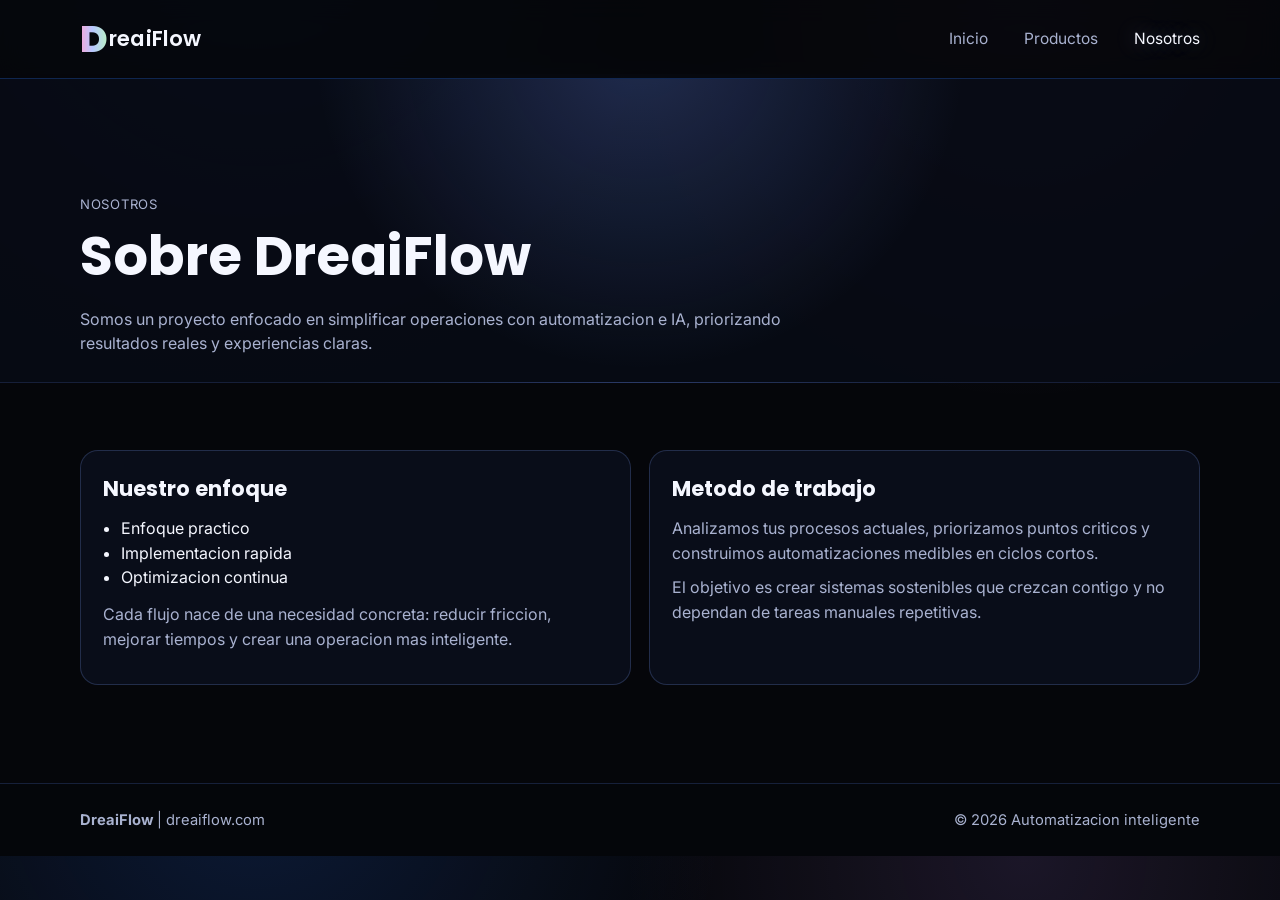
==== nosotros.html @ cca8d74b "Primer commit sitio Dreaiflow" ====
<!doctype html>
<html lang="es">
<head>
  <meta charset="utf-8">
  <meta name="viewport" content="width=device-width, initial-scale=1">
  <title>DreaiFlow | Nosotros</title>
  <meta name="description" content="Conoce la vision y enfoque de DreaiFlow para automatizacion con IA.">
  <link rel="preconnect" href="https://fonts.googleapis.com">
  <link rel="preconnect" href="https://fonts.gstatic.com" crossorigin>
  <link href="https://fonts.googleapis.com/css2?family=Inter:wght@400;500;600;700&family=Poppins:wght@500;600;700;800&display=swap" rel="stylesheet">
  <link rel="stylesheet" href="css/styles.css">
  <script src="js/main.js" defer></script>
</head>
<body>
  <header class="site-header">
    <div class="container nav-wrap">
      <a class="logo" href="index.html" aria-label="DreaiFlow inicio">
        <span class="logo-mark">D</span><span class="logo-text">reaiFlow</span>
      </a>
      <button class="menu-toggle" aria-label="Abrir menú" aria-expanded="false" aria-controls="site-nav">
        <span></span><span></span><span></span>
      </button>
      <nav id="site-nav" class="site-nav">
        <a href="index.html">Inicio</a>
        <a href="productos.html">Productos</a>
        <a class="active" href="nosotros.html">Nosotros</a>
      </nav>
    </div>
  </header>

  <main class="page-main">
    <section class="page-hero">
      <div class="container">
        <p class="section-tag">Nosotros</p>
        <h1>Sobre DreaiFlow</h1>
        <p>Somos un proyecto enfocado en simplificar operaciones con automatizacion e IA, priorizando resultados reales y experiencias claras.</p>
      </div>
    </section>

    <section class="section">
      <div class="container about-layout">
        <article class="about-card">
          <h2>Nuestro enfoque</h2>
          <ul>
            <li>Enfoque practico</li>
            <li>Implementacion rapida</li>
            <li>Optimizacion continua</li>
          </ul>
          <p>
            Cada flujo nace de una necesidad concreta: reducir friccion, mejorar tiempos y crear una operacion mas inteligente.
          </p>
        </article>
        <article class="about-card">
          <h2>Metodo de trabajo</h2>
          <p>
            Analizamos tus procesos actuales, priorizamos puntos criticos y construimos automatizaciones medibles en ciclos cortos.
          </p>
          <p>
            El objetivo es crear sistemas sostenibles que crezcan contigo y no dependan de tareas manuales repetitivas.
          </p>
        </article>
      </div>
    </section>

  </main>

  <footer class="site-footer">
    <div class="container footer-wrap">
      <p><strong>DreaiFlow</strong> | dreaiflow.com</p>
      <p>&copy; <span id="year"></span> Automatizacion inteligente</p>
    </div>
  </footer>
</body>
</html>
---- css/styles.css ----
:root {
  --bg-main: #05060a;
  --bg-card: #0d1020;
  --accent-blue: #2e78ff;
  --text-main: #f5f7ff;
  --text-muted: #a9b2d0;
  --line-soft: rgba(46, 120, 255, 0.28);
  --grad-brand: linear-gradient(90deg, #f6a6d9 0%, #b7c8ff 45%, #b9f2c4 100%);
  --shadow-soft: 0 15px 45px rgba(11, 28, 72, 0.35);
}

*,
*::before,
*::after {
  box-sizing: border-box;
}

html,
body {
  margin: 0;
  padding: 0;
}

body {
  color: var(--text-main);
  background:
    radial-gradient(circle at 20% -10%, rgba(46, 120, 255, 0.18), transparent 34%),
    radial-gradient(circle at 80% 0%, rgba(190, 141, 255, 0.12), transparent 30%),
    var(--bg-main);
  font-family: "Inter", sans-serif;
  line-height: 1.55;
}

img,
iframe {
  display: block;
  max-width: 100%;
  border: 0;
}

a {
  color: inherit;
  text-decoration: none;
}

.container {
  width: min(1120px, 92%);
  margin: 0 auto;
}

.site-header {
  position: fixed;
  inset: 0 0 auto;
  z-index: 80;
  border-bottom: 1px solid var(--line-soft);
  background: rgba(5, 6, 10, 0.86);
  backdrop-filter: blur(12px);
}

.nav-wrap {
  display: flex;
  align-items: center;
  justify-content: space-between;
  min-height: 78px;
  gap: 24px;
}

.logo {
  display: inline-flex;
  align-items: center;
  gap: 1px;
  flex-shrink: 0;
  font-family: "Poppins", sans-serif;
}

.logo-mark {
  margin-right: 0;
  font-size: 2.35rem;
  font-weight: 800;
  line-height: 0.96;
  background: var(--grad-brand);
  color: transparent;
  -webkit-background-clip: text;
  background-clip: text;
}

.logo-text {
  font-size: 1.34rem;
  font-weight: 600;
  line-height: 1;
  letter-spacing: 0.2px;
}

.site-nav {
  display: flex;
  align-items: center;
  gap: clamp(12px, 2.8vw, 36px);
}

.site-nav a {
  font-size: 0.97rem;
  color: var(--text-muted);
  transition: color 0.2s ease, text-shadow 0.2s ease;
}

.site-nav a:hover,
.site-nav a.active {
  color: var(--text-main);
  text-shadow: 0 0 20px rgba(180, 205, 255, 0.36);
}

.menu-toggle {
  display: none;
  border: 1px solid var(--line-soft);
  border-radius: 10px;
  background: #0a0c15;
  padding: 9px 10px;
  cursor: pointer;
}

.menu-toggle span {
  display: block;
  width: 21px;
  height: 2px;
  margin: 4px 0;
  background: var(--text-main);
}

main {
  padding-top: 74px;
}

.hero {
  position: relative;
  min-height: min(86vh, 860px);
  padding: clamp(96px, 11vw, 142px) 0 62px;
  overflow: hidden;
}

.hero-glow {
  position: absolute;
  top: 12%;
  left: 50%;
  width: min(750px, 94vw);
  height: min(370px, 50vw);
  transform: translateX(-50%);
  border-radius: 999px;
  background:
    radial-gradient(circle at center, rgba(76, 131, 255, 0.42) 0%, rgba(161, 186, 255, 0.14) 34%, rgba(255, 255, 255, 0) 74%);
  filter: blur(30px);
  pointer-events: none;
  animation: pulseGlow 5.4s ease-in-out infinite alternate;
}

.hero-inner {
  position: relative;
  text-align: center;
}

.hero-badge {
  display: inline-flex;
  align-items: center;
  border: 1px solid rgba(152, 182, 255, 0.45);
  border-radius: 999px;
  padding: 8px 16px;
  margin: 0;
  background: rgba(18, 24, 44, 0.78);
  font-size: 0.84rem;
  color: #d4defe;
}

.hero-title {
  margin: 22px auto 10px;
  font-family: "Poppins", sans-serif;
  font-size: clamp(3.2rem, 9.1vw, 6.5rem);
  line-height: 0.95;
  letter-spacing: -1.6px;
  background: var(--grad-brand);
  color: transparent;
  -webkit-background-clip: text;
  background-clip: text;
  position: relative;
  display: block;
  width: fit-content;
  max-width: 100%;
  isolation: isolate;
}

.hero-title::after {
  content: "";
  position: absolute;
  top: 54%;
  left: 50%;
  width: 118%;
  height: 58%;
  transform: translate(-50%, -50%) scale(1);
  border-radius: 999px;
  background: radial-gradient(circle, rgba(142, 176, 255, 0.36) 0%, rgba(142, 176, 255, 0.12) 42%, rgba(142, 176, 255, 0) 75%);
  filter: blur(16px);
  z-index: -1;
  pointer-events: none;
  animation: titlePulse 4.8s ease-in-out infinite;
}

.brand-gradient {
  background: var(--grad-brand);
  color: transparent;
  -webkit-background-clip: text;
  background-clip: text;
}

.hero-copy {
  margin: 0 auto;
  max-width: 670px;
  color: var(--text-muted);
  font-size: clamp(1rem, 1.8vw, 1.16rem);
}

.hero-actions {
  display: inline-flex;
  flex-wrap: wrap;
  justify-content: center;
  gap: 12px;
  margin-top: 28px;
}

.floating-row {
  width: min(760px, 100%);
  margin: 30px auto 0;
  display: grid;
  grid-template-columns: repeat(3, minmax(0, 1fr));
  gap: 14px;
}

.btn {
  display: inline-flex;
  align-items: center;
  justify-content: center;
  border-radius: 12px;
  border: 1px solid transparent;
  padding: 12px 20px;
  font-size: 0.94rem;
  font-weight: 600;
  transition: transform 0.18s ease, box-shadow 0.18s ease, border-color 0.18s ease;
}

.btn:hover {
  transform: translateY(-1px);
}

.btn-primary {
  color: #03112a;
  background: linear-gradient(90deg, #9cb8ff 0%, #c3dbff 100%);
  box-shadow: 0 8px 24px rgba(132, 170, 255, 0.33);
}

.btn-ghost {
  border-color: var(--line-soft);
  color: var(--text-main);
  background: rgba(13, 16, 32, 0.72);
}

.floating {
  position: relative;
  padding: 10px 14px;
  min-height: 92px;
  border: 1px solid rgba(159, 190, 255, 0.38);
  border-radius: 14px;
  background: rgba(12, 16, 33, 0.92);
  box-shadow: var(--shadow-soft);
  text-align: left;
  backdrop-filter: blur(8px);
  display: flex;
  flex-direction: column;
  justify-content: center;
}

.floating strong {
  display: block;
  font-size: 1.24rem;
  font-family: "Poppins", sans-serif;
}

.floating span {
  font-size: 0.83rem;
  color: var(--text-muted);
}

.section {
  padding: clamp(30px, 5.2vw, 72px) 0;
}

.section-tag {
  margin: 0 0 8px;
  color: #b7c8ff;
  font-size: 0.82rem;
  text-transform: uppercase;
  letter-spacing: 0.7px;
}

.section-title {
  margin: 0;
  max-width: 780px;
  font-size: clamp(1.6rem, 4.3vw, 2.7rem);
  font-family: "Poppins", sans-serif;
  line-height: 1.13;
}

.feature-grid {
  display: grid;
  grid-template-columns: repeat(4, minmax(0, 1fr));
  gap: 16px;
  margin-top: 24px;
}

.feature-card {
  padding: 18px;
  border: 1px solid rgba(99, 130, 218, 0.24);
  border-radius: 16px;
  background: rgba(13, 16, 32, 0.7);
}

.feature-card h3 {
  margin: 0 0 8px;
  font-family: "Poppins", sans-serif;
  font-size: 1rem;
}

.feature-card p {
  margin: 0;
  font-size: 0.93rem;
  color: var(--text-muted);
}

.feature-card-highlight {
  background: linear-gradient(160deg, #18254f 0%, #0f1633 65%);
  border-color: rgba(145, 180, 255, 0.45);
}

.resources {
  display: grid;
  grid-template-columns: 1.4fr 1fr;
  align-items: end;
  gap: 16px;
}

.resource-links {
  display: flex;
  flex-wrap: wrap;
  justify-content: flex-end;
  gap: 10px;
}

.resource-links a {
  border: 1px solid rgba(125, 160, 246, 0.38);
  border-radius: 999px;
  padding: 10px 14px;
  color: #dce6ff;
  background: rgba(19, 28, 51, 0.7);
}

.resource-links a:hover {
  border-color: rgba(165, 193, 255, 0.62);
}

.page-main {
  padding-top: 74px;
}

.page-hero {
  padding: clamp(82px, 10vw, 120px) 0 26px;
  border-bottom: 1px solid rgba(95, 130, 228, 0.18);
  background:
    radial-gradient(circle at 50% -10%, rgba(105, 141, 248, 0.26), transparent 45%),
    rgba(7, 10, 20, 0.9);
}

.page-hero h1 {
  margin: 0 0 8px;
  font-family: "Poppins", sans-serif;
  font-size: clamp(2rem, 5vw, 3.4rem);
}

.page-hero p {
  margin: 0;
  max-width: 720px;
  color: var(--text-muted);
}

.plan-grid {
  display: grid;
  grid-template-columns: repeat(3, minmax(0, 1fr));
  gap: 18px;
}

.plan-card {
  border: 1px solid rgba(116, 148, 230, 0.25);
  border-radius: 18px;
  background: rgba(11, 16, 30, 0.78);
  padding: 24px;
}

.plan-card h2 {
  margin: 0 0 8px;
  font-family: "Poppins", sans-serif;
  font-size: 1.35rem;
}

.plan-card p {
  margin: 0 0 12px;
  color: var(--text-muted);
}

.plan-card ul {
  margin: 0 0 20px;
  padding-left: 18px;
  color: #dbe3ff;
}

.plan-card li + li {
  margin-top: 6px;
}

.plan-card-highlight {
  position: relative;
  overflow: hidden;
  border-color: rgba(159, 193, 255, 0.55);
  background: linear-gradient(170deg, #17295e 0%, #0f1b3f 58%, #0f162f 100%);
  box-shadow:
    0 16px 34px rgba(50, 86, 180, 0.35),
    inset 0 1px 0 rgba(184, 208, 255, 0.28);
  transform: translateY(-6px);
}

.plan-card-highlight::after {
  content: "";
  position: absolute;
  left: -16%;
  right: -16%;
  bottom: -38%;
  height: 140px;
  background: radial-gradient(circle at center, rgba(147, 184, 255, 0.35), rgba(147, 184, 255, 0));
  pointer-events: none;
}

.plan-badge {
  display: inline-flex;
  align-items: center;
  margin: 0 0 12px;
  padding: 6px 11px;
  border-radius: 999px;
  border: 1px solid rgba(188, 212, 255, 0.68);
  background: rgba(193, 215, 255, 0.14);
  color: #e8f0ff;
  font-size: 0.76rem;
  font-weight: 700;
  letter-spacing: 0.7px;
  text-transform: uppercase;
}

.about-layout {
  display: grid;
  grid-template-columns: 1fr 1fr;
  gap: 18px;
}

.about-card {
  border: 1px solid rgba(116, 148, 230, 0.24);
  border-radius: 18px;
  background: rgba(11, 16, 30, 0.78);
  padding: 22px;
}

.about-card h2 {
  margin: 0 0 10px;
  font-family: "Poppins", sans-serif;
  font-size: 1.33rem;
}

.about-card p {
  margin: 0 0 10px;
  color: var(--text-muted);
}

.about-card ul {
  margin: 0 0 12px;
  padding-left: 18px;
}

.site-footer {
  margin-top: 32px;
  border-top: 1px solid rgba(88, 125, 228, 0.22);
  background: rgba(5, 6, 10, 0.75);
}

.footer-wrap {
  display: flex;
  justify-content: space-between;
  gap: 10px;
  align-items: center;
  min-height: 72px;
  color: var(--text-muted);
  font-size: 0.92rem;
}

@keyframes pulseGlow {
  0% {
    opacity: 0.5;
    transform: translateX(-50%) scale(1);
  }
  100% {
    opacity: 0.95;
    transform: translateX(-50%) scale(1.08);
  }
}

@keyframes titlePulse {
  0% {
    opacity: 0.45;
    transform: translate(-50%, -50%) scale(0.95);
  }
  50% {
    opacity: 0.62;
    transform: translate(-50%, -50%) scale(1.04);
  }
  100% {
    opacity: 0.48;
    transform: translate(-50%, -50%) scale(0.98);
  }
}

@media (max-width: 1090px) {
  .feature-grid {
    grid-template-columns: repeat(2, minmax(0, 1fr));
  }

  .resources,
  .plan-grid,
  .about-layout {
    grid-template-columns: 1fr;
  }

  .resource-links {
    justify-content: flex-start;
  }

  .floating-row {
    grid-template-columns: 1fr;
    max-width: 360px;
  }

  .plan-card-highlight {
    transform: none;
  }
}

@media (max-width: 760px) {
  .logo-mark {
    font-size: 2.05rem;
  }

  .logo-text {
    font-size: 1.17rem;
  }

  .menu-toggle {
    display: inline-block;
  }

  .site-nav {
    position: absolute;
    top: 74px;
    right: 4%;
    left: 4%;
    display: none;
    flex-direction: column;
    align-items: stretch;
    gap: 3px;
    border: 1px solid rgba(98, 128, 219, 0.35);
    border-radius: 14px;
    padding: 8px;
    background: rgba(8, 12, 23, 0.98);
  }

  .site-nav.open {
    display: flex;
  }

  .site-nav a {
    border-radius: 8px;
    padding: 10px 12px;
  }

  .site-nav a:hover,
  .site-nav a.active {
    background: rgba(28, 40, 73, 0.7);
  }

  .hero {
    min-height: auto;
    padding-bottom: 42px;
  }

  .hero-actions {
    width: 100%;
  }

  .btn {
    width: 100%;
  }

  .footer-wrap {
    min-height: 86px;
    flex-direction: column;
    justify-content: center;
    text-align: center;
  }
}
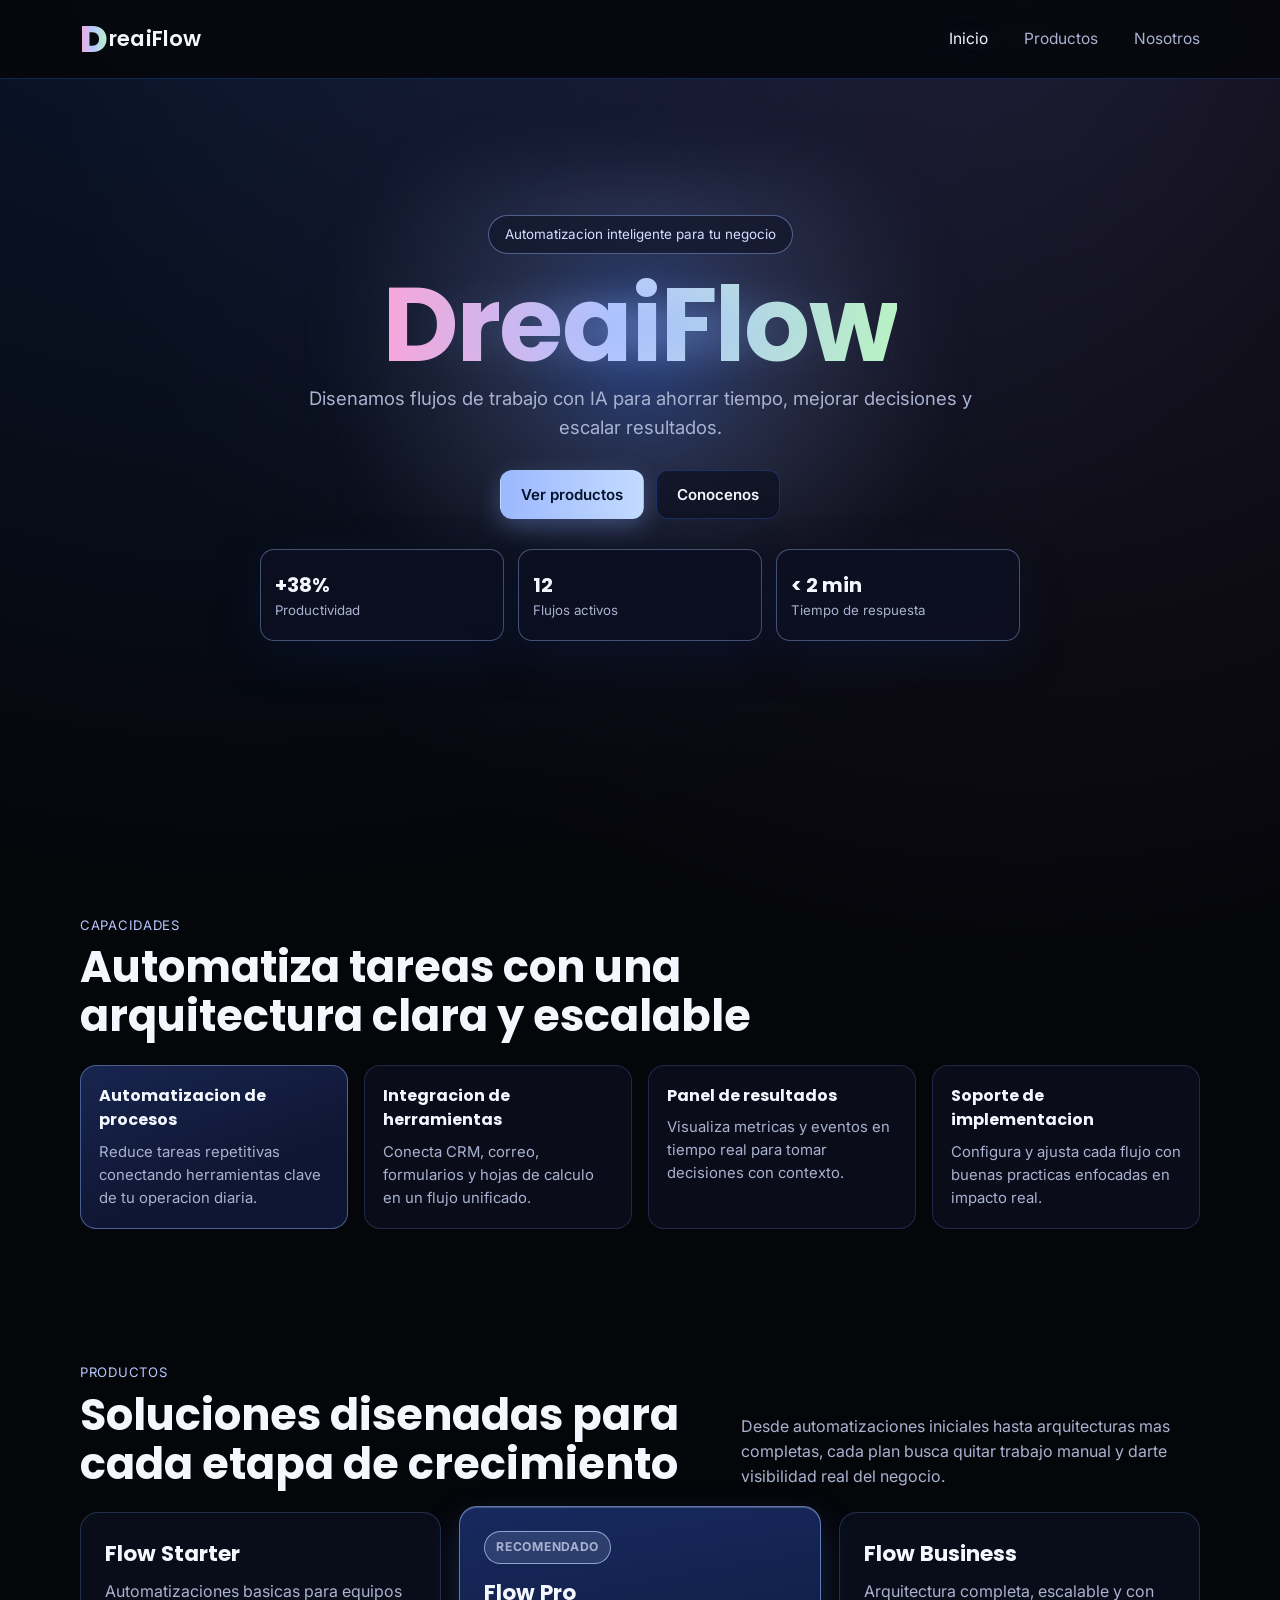
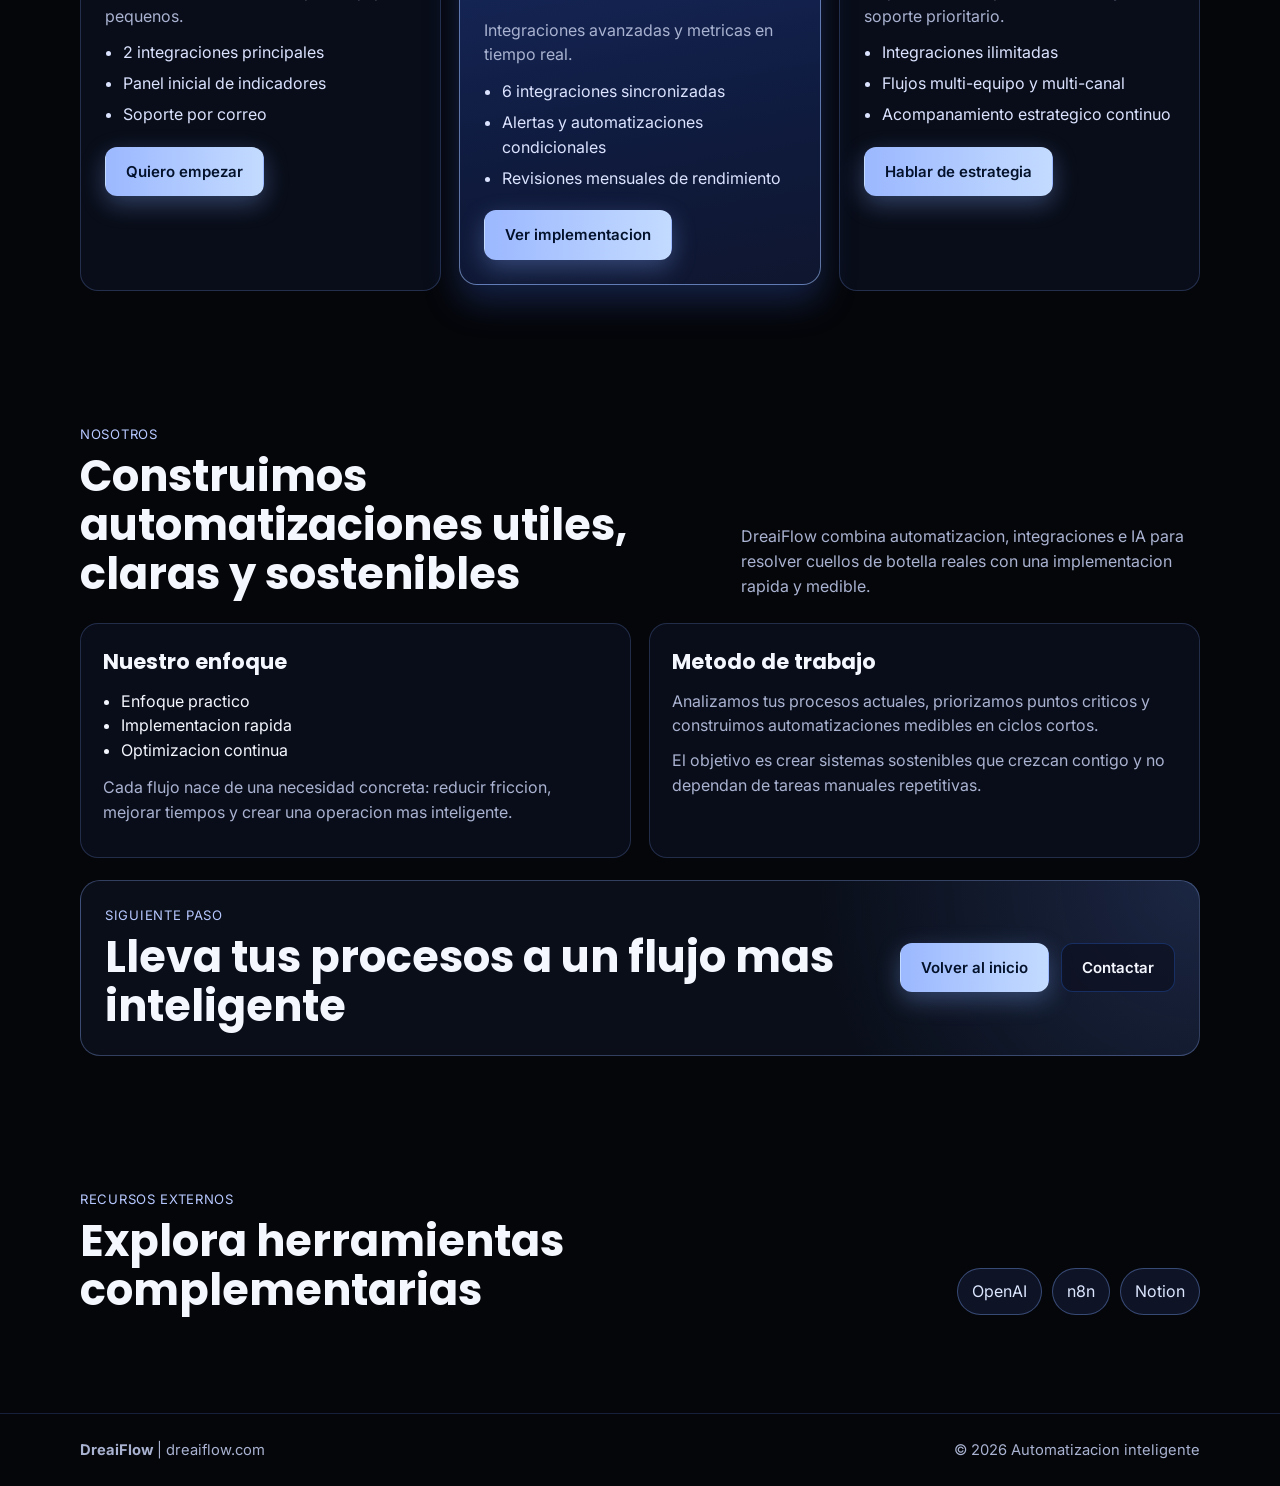
==== commit 17707794: "Unify landing page sections" ====
--- a/nosotros.html
+++ b/nosotros.html
@@ -2,73 +2,15 @@
 <html lang="es">
 <head>
   <meta charset="utf-8">
+  <meta http-equiv="refresh" content="0; url=index.html#nosotros">
   <meta name="viewport" content="width=device-width, initial-scale=1">
-  <title>DreaiFlow | Nosotros</title>
-  <meta name="description" content="Conoce la vision y enfoque de DreaiFlow para automatizacion con IA.">
-  <link rel="preconnect" href="https://fonts.googleapis.com">
-  <link rel="preconnect" href="https://fonts.gstatic.com" crossorigin>
-  <link href="https://fonts.googleapis.com/css2?family=Inter:wght@400;500;600;700&family=Poppins:wght@500;600;700;800&display=swap" rel="stylesheet">
-  <link rel="stylesheet" href="css/styles.css">
-  <script src="js/main.js" defer></script>
+  <title>DreaiFlow | Redirigiendo a nosotros</title>
+  <link rel="canonical" href="index.html#nosotros">
+  <script>
+    window.location.replace("index.html#nosotros");
+  </script>
 </head>
 <body>
-  <header class="site-header">
-    <div class="container nav-wrap">
-      <a class="logo" href="index.html" aria-label="DreaiFlow inicio">
-        <span class="logo-mark">D</span><span class="logo-text">reaiFlow</span>
-      </a>
-      <button class="menu-toggle" aria-label="Abrir menú" aria-expanded="false" aria-controls="site-nav">
-        <span></span><span></span><span></span>
-      </button>
-      <nav id="site-nav" class="site-nav">
-        <a href="index.html">Inicio</a>
-        <a href="productos.html">Productos</a>
-        <a class="active" href="nosotros.html">Nosotros</a>
-      </nav>
-    </div>
-  </header>
-
-  <main class="page-main">
-    <section class="page-hero">
-      <div class="container">
-        <p class="section-tag">Nosotros</p>
-        <h1>Sobre DreaiFlow</h1>
-        <p>Somos un proyecto enfocado en simplificar operaciones con automatizacion e IA, priorizando resultados reales y experiencias claras.</p>
-      </div>
-    </section>
-
-    <section class="section">
-      <div class="container about-layout">
-        <article class="about-card">
-          <h2>Nuestro enfoque</h2>
-          <ul>
-            <li>Enfoque practico</li>
-            <li>Implementacion rapida</li>
-            <li>Optimizacion continua</li>
-          </ul>
-          <p>
-            Cada flujo nace de una necesidad concreta: reducir friccion, mejorar tiempos y crear una operacion mas inteligente.
-          </p>
-        </article>
-        <article class="about-card">
-          <h2>Metodo de trabajo</h2>
-          <p>
-            Analizamos tus procesos actuales, priorizamos puntos criticos y construimos automatizaciones medibles en ciclos cortos.
-          </p>
-          <p>
-            El objetivo es crear sistemas sostenibles que crezcan contigo y no dependan de tareas manuales repetitivas.
-          </p>
-        </article>
-      </div>
-    </section>
-
-  </main>
-
-  <footer class="site-footer">
-    <div class="container footer-wrap">
-      <p><strong>DreaiFlow</strong> | dreaiflow.com</p>
-      <p>&copy; <span id="year"></span> Automatizacion inteligente</p>
-    </div>
-  </footer>
+  <p>Redirigiendo a <a href="index.html#nosotros">nosotros</a>...</p>
 </body>
 </html>
